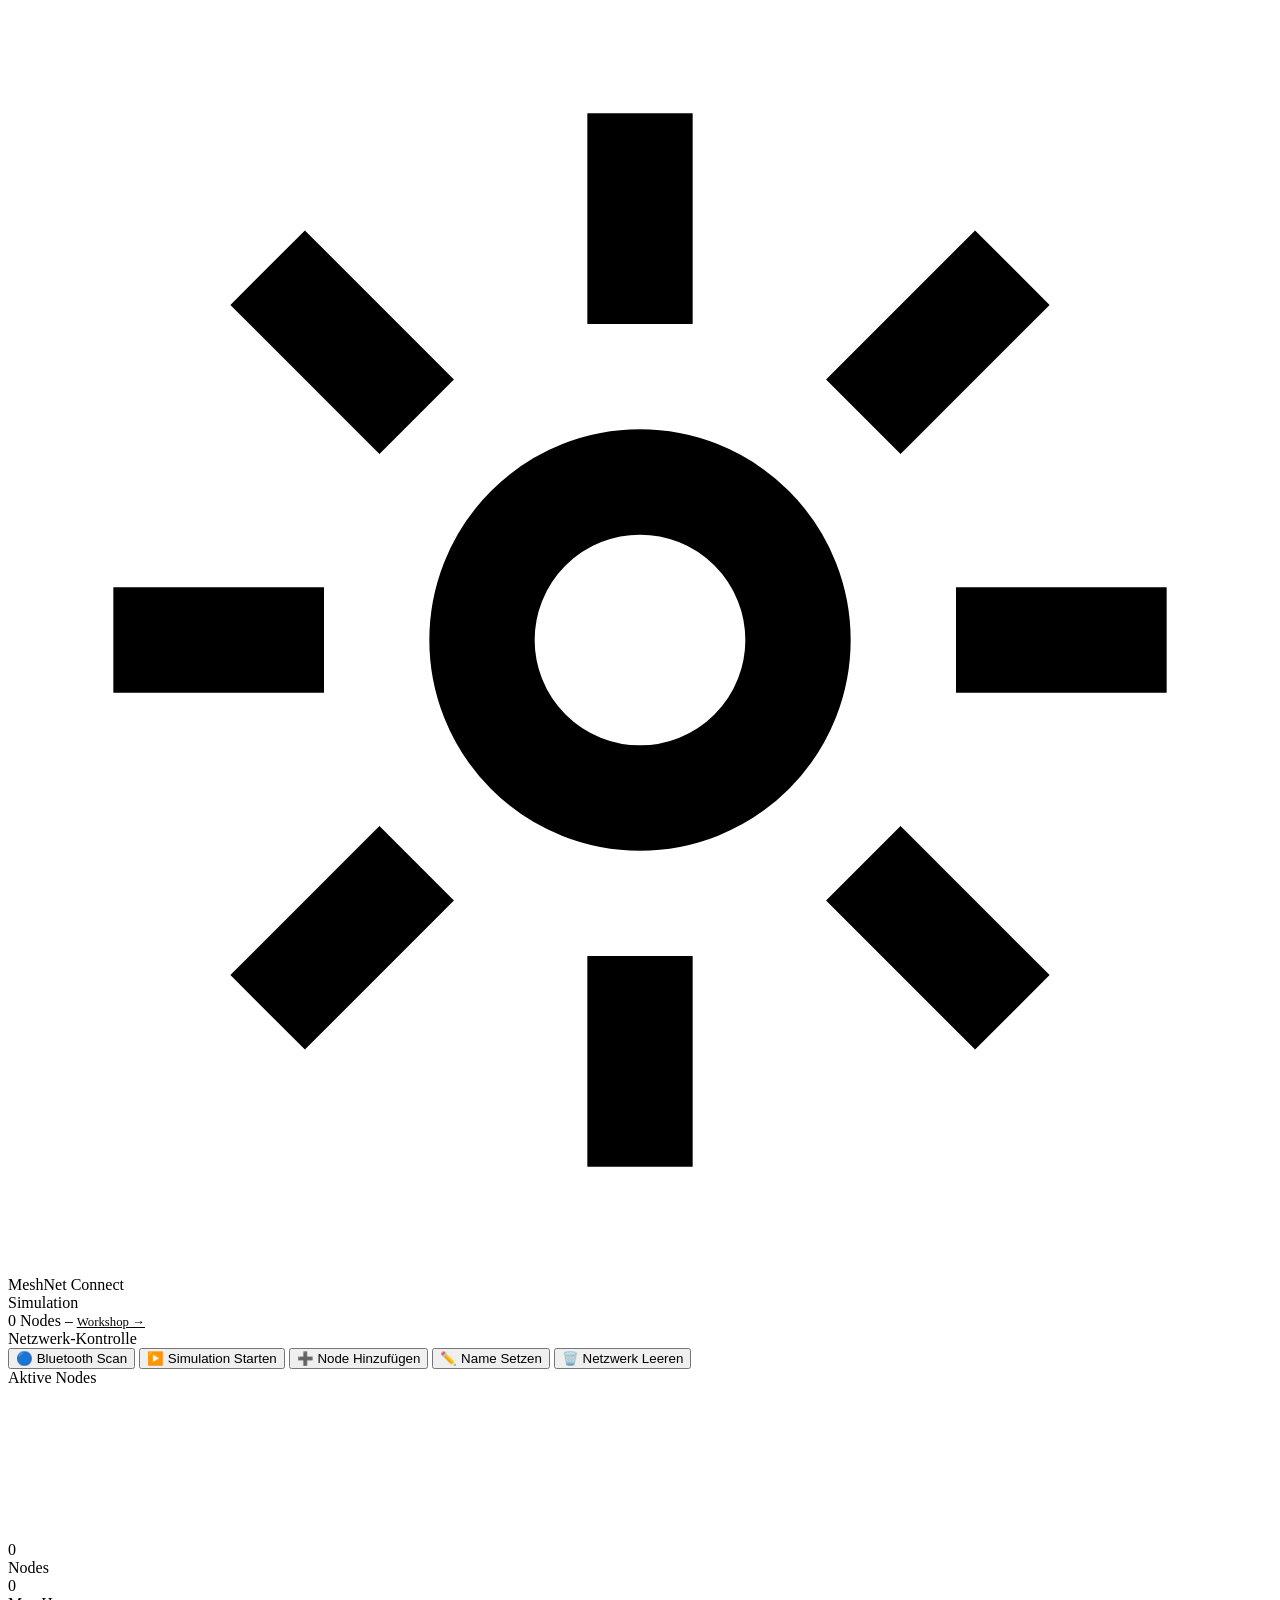
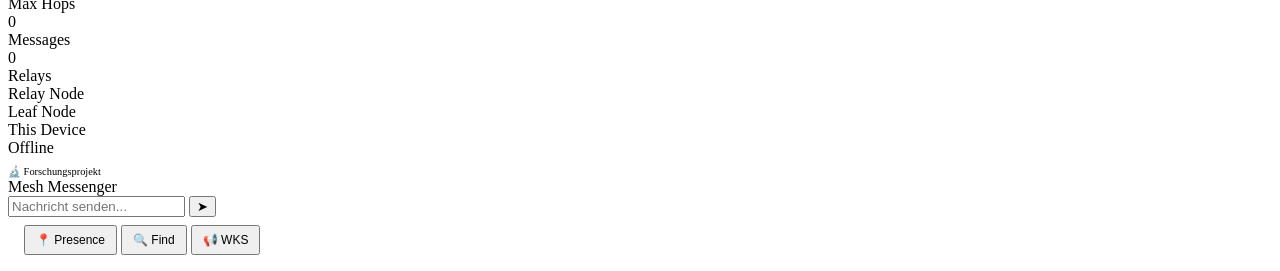
==== meshnet/index.html @ 3841eb59 "feat: implement client-side QR code generation and enhance Bluetooth status indicators - Replace ext" ====
<!DOCTYPE html>
<html lang="de">
<head>
    <meta charset="UTF-8">
    <meta name="viewport" content="width=device-width, initial-scale=1.0">
    <title>MeshNet Connect — Dezentrales Bluetooth Mesh</title>
    <link rel="stylesheet" href="css/main.css">
    <link rel="stylesheet" href="css/mesh.css">
    <link rel="manifest" href="manifest.json">
    <meta name="theme-color" content="#00d4aa">
    <link rel="icon" type="image/svg+xml" href="assets/icons/meshnet-192.svg">
</head>
<body>
    <div class="app">
        <header class="header">
            <div class="logo">
                <svg viewBox="0 0 24 24" fill="none" stroke="currentColor" stroke-width="2">
                    <circle cx="12" cy="12" r="3"/>
                    <path d="M12 2v4M12 18v4M2 12h4M18 12h4M4.93 4.93l2.83 2.83M16.24 16.24l2.83 2.83M4.93 19.07l2.83-2.83M16.24 7.76l2.83-2.83"/>
                </svg>
                MeshNet Connect
            </div>
            <div class="status-bar">
                <span id="netStatus">Simulation</span>
                <div class="status-dot" id="statusDot"></div>
                <span id="nodeCount">0 Nodes</span>
                <span id="myId" style="font-family:monospace;color:var(--accent)">—</span>
                <a href="info/workshop.html" style="color:var(--text2);font-size:0.8rem">Workshop →</a>
            </div>
        </header>

        <aside class="left-panel">
            <div class="panel-title">Netzwerk-Kontrolle</div>
            <div class="controls">
                <button class="btn btn-primary" id="btnScan" onclick="scanBluetooth()">
                    🔵 Bluetooth Scan
                </button>
                <button class="btn btn-secondary" id="btnSim" onclick="toggleSimulation()">
                    ▶️ Simulation Starten
                </button>
                <button class="btn btn-secondary" onclick="addRandomNode()">
                    ➕ Node Hinzufügen
                </button>
                <button class="btn btn-secondary" onclick="setNodeName()">
                    ✏️ Name Setzen
                </button>
                <button class="btn btn-secondary" onclick="clearNetwork()">
                    🗑️ Netzwerk Leeren
                </button>
            </div>
            <div class="panel-title">Aktive Nodes</div>
            <div class="node-list" id="nodeList"></div>
        </aside>

        <main class="main-area">
            <canvas id="meshCanvas"></canvas>
            <div class="overlay">
                <div class="overlay-row">
                    <div class="overlay-stat">
                        <div class="overlay-num" id="statNodes">0</div>
                        <div class="overlay-label">Nodes</div>
                    </div>
                    <div class="overlay-stat">
                        <div class="overlay-num" id="statHops">0</div>
                        <div class="overlay-label">Max Hops</div>
                    </div>
                    <div class="overlay-stat">
                        <div class="overlay-num" id="statMsgs">0</div>
                        <div class="overlay-label">Messages</div>
                    </div>
                    <div class="overlay-stat">
                        <div class="overlay-num" id="statRelays">0</div>
                        <div class="overlay-label">Relays</div>
                    </div>
                </div>
            </div>
            <div class="legend">
                <div class="legend-item"><div class="legend-dot" style="background:var(--accent)"></div> Relay Node</div>
                <div class="legend-item"><div class="legend-dot" style="background:var(--accent2)"></div> Leaf Node</div>
                <div class="legend-item"><div class="legend-dot" style="background:var(--success)"></div> This Device</div>
                <div class="legend-item"><div class="legend-dot" style="background:var(--text2)"></div> Offline</div>
                <div class="legend-item" style="margin-top:8px;font-size:0.65rem;color:var(--accent2)">🔬 Forschungsprojekt</div>
            </div>
        </main>

        <aside class="right-panel">
            <div class="panel-title">Mesh Messenger</div>
            <div class="chat-area">
                <div class="messages" id="messages"></div>
                <div class="msg-input-area">
                    <input type="text" class="msg-input" id="msgInput" placeholder="Nachricht senden..." maxlength="200">
                    <button class="btn btn-primary" onclick="sendMessage()">➤</button>
                </div>
                <div class="controls" style="padding:8px 16px;border-top:1px solid var(--border)">
                    <button class="btn btn-secondary" style="font-size:0.75rem;padding:6px 10px" onclick="sendPresence()">
                        📍 Presence
                    </button>
                    <button class="btn btn-secondary" style="font-size:0.75rem;padding:6px 10px" onclick="sendFind()">
                        🔍 Find
                    </button>
                    <button class="btn btn-secondary" style="font-size:0.75rem;padding:6px 10px" onclick="sendWorkshopAnnouncement()">
                        📢 WKS
                    </button>
                </div>
            </div>
        </aside>
    </div>

    <div class="toast-container" id="toasts"></div>

    <script src="js/meshnet.js"></script>
    <script src="js/canvas.js"></script>
    <script src="js/bluetooth.js"></script>
    <script src="js/routing.js"></script>
    <script src="js/ui.js"></script>
    <script src="js/qrcode.min.js"></script>
    <script>
        // Init
        setTimeout(() => {
            resize();
            checkBluetooth();
            initNetwork();
            initBluetoothStatus(); // Initialize Bluetooth status indicators
            toast('MeshNet bereit — dezentrales Bluetooth Mesh als Forschungsprojekt', 'info');
        }, 100);

        // PWA registration
        if ('serviceWorker' in navigator) {
            navigator.serviceWorker.register('./sw.js')
                .then(() => {})
                .catch(() => {});
        }
    </script>
</body>
</html>
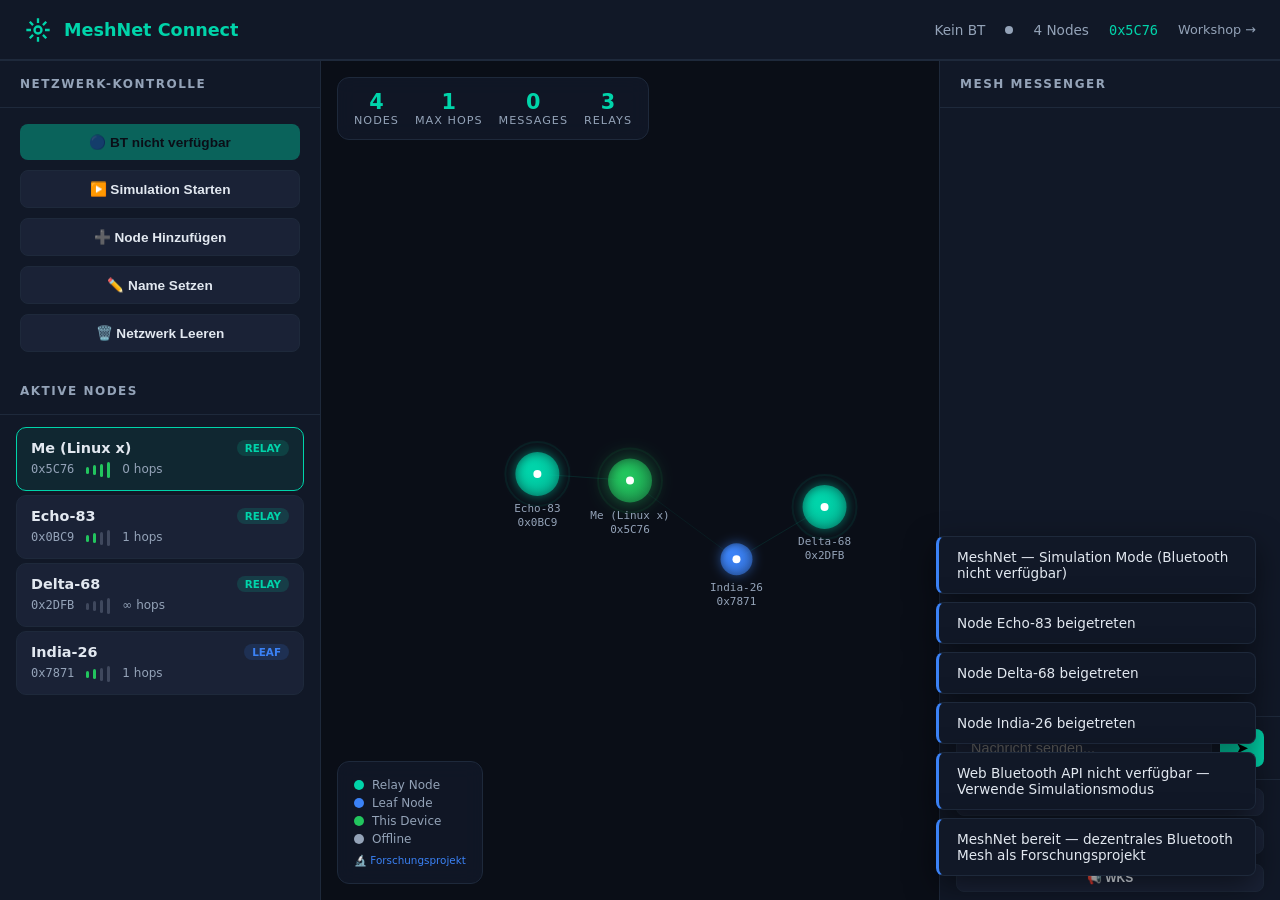
==== commit 15911520: "feat: implement PWA native app capabilities - add orientation, iOS meta tags, offline page, enhance " ====
--- a/meshnet/index.html
+++ b/meshnet/index.html
@@ -9,6 +9,13 @@
     <link rel="manifest" href="manifest.json">
     <meta name="theme-color" content="#00d4aa">
     <link rel="icon" type="image/svg+xml" href="assets/icons/meshnet-192.svg">
+    <!-- iOS specific meta tags for PWA -->
+    <meta name="apple-mobile-web-app-capable" content="yes">
+    <meta name="apple-mobile-web-app-status-bar-style" content="black-translucent">
+    <meta name="apple-mobile-web-app-title" content="MeshNet">
+    <link rel="apple-touch-icon" href="assets/icons/meshnet-180.svg" sizes="180x180">
+    <link rel="apple-touch-icon" href="assets/icons/meshnet-192.svg" sizes="192x192">
+    <link rel="apple-touch-icon" href="assets/icons/meshnet-512.svg" sizes="512x512">
 </head>
 <body>
     <div class="app">
--- a/meshnet/css/main.css
+++ b/meshnet/css/main.css
@@ -0,0 +1,36 @@
+/* === MeshNet Connect — Shared Styles === */
+
+:root {
+    --bg: #0a0e17;
+    --panel: #111827;
+    --panel2: #1a2236;
+    --panel3: #243047;
+    --accent: #00d4aa;
+    --accent2: #3b82f6;
+    --accent3: #10b981;
+    --text: #e2e8f0;
+    --text2: #94a3b8;
+    --danger: #ef4444;
+    --warning: #f59e0b;
+    --success: #22c55e;
+    --border: #1e293b;
+}
+
+* { margin: 0; padding: 0; box-sizing: border-box; }
+
+body {
+    font-family: 'Segoe UI', system-ui, sans-serif;
+    background: var(--bg);
+    color: var(--text);
+    min-height: 100vh;
+    overflow-x: hidden;
+}
+
+a { color: var(--accent); text-decoration: none; }
+a:hover { color: var(--accent3); }
+
+::selection { background: var(--accent); color: #000; }
+
+::-webkit-scrollbar { width: 6px; }
+::-webkit-scrollbar-track { background: transparent; }
+::-webkit-scrollbar-thumb { background: #334155; border-radius: 3px; }
--- a/meshnet/css/mesh.css
+++ b/meshnet/css/mesh.css
@@ -0,0 +1,329 @@
+/* === MeshNet Connect — Canvas & UI Styles === */
+
+/* === Layout === */
+.app {
+    display: grid;
+    grid-template-columns: 320px 1fr 340px;
+    grid-template-rows: 60px 1fr;
+    height: 100vh;
+    gap: 1px;
+    background: var(--border);
+}
+
+.header {
+    grid-column: 1 / -1;
+    background: var(--panel);
+    display: flex;
+    align-items: center;
+    justify-content: space-between;
+    padding: 0 24px;
+    border-bottom: 1px solid var(--border);
+}
+
+.left-panel, .right-panel {
+    background: var(--panel);
+    display: flex;
+    flex-direction: column;
+    overflow: hidden;
+}
+
+.main-area {
+    background: var(--bg);
+    position: relative;
+    overflow: hidden;
+}
+
+/* === Header === */
+.logo {
+    display: flex;
+    align-items: center;
+    gap: 12px;
+    font-weight: 700;
+    font-size: 1.1rem;
+    color: var(--accent);
+}
+
+.logo svg { width: 28px; height: 28px; }
+
+.status-bar {
+    display: flex;
+    align-items: center;
+    gap: 20px;
+    font-size: 0.85rem;
+    color: var(--text2);
+}
+
+.status-dot {
+    width: 8px; height: 8px;
+    border-radius: 50%;
+    background: var(--text2);
+    position: relative;
+}
+
+.status-dot.active { background: var(--success); box-shadow: 0 0 8px var(--success); }
+.status-dot.relay { background: var(--accent); box-shadow: 0 0 8px var(--accent); }
+
+/* === Panels === */
+.panel-title {
+    padding: 16px 20px;
+    font-size: 0.75rem;
+    text-transform: uppercase;
+    letter-spacing: 1.5px;
+    color: var(--text2);
+    border-bottom: 1px solid var(--border);
+    font-weight: 600;
+}
+
+.controls {
+    padding: 16px 20px;
+    display: flex;
+    flex-direction: column;
+    gap: 10px;
+}
+
+/* === Buttons === */
+.btn {
+    padding: 10px 16px;
+    border: none;
+    border-radius: 8px;
+    font-size: 0.85rem;
+    font-weight: 600;
+    cursor: pointer;
+    transition: all 0.2s ease;
+    display: flex;
+    align-items: center;
+    justify-content: center;
+    gap: 8px;
+}
+
+.btn-primary {
+    background: var(--accent);
+    color: #000;
+}
+.btn-primary:hover { background: #00b894; transform: translateY(-1px); box-shadow: 0 4px 12px rgba(0,212,170,0.3); }
+
+.btn-secondary {
+    background: var(--panel2);
+    color: var(--text);
+    border: 1px solid var(--border);
+}
+.btn-secondary:hover { background: var(--panel3); border-color: var(--accent); }
+
+.btn-danger {
+    background: rgba(239,68,68,0.15);
+    color: var(--danger);
+    border: 1px solid rgba(239,68,68,0.3);
+}
+.btn-danger:hover { background: rgba(239,68,68,0.25); border-color: var(--danger); }
+
+.btn:disabled { opacity: 0.4; cursor: not-allowed; transform: none !important; }
+
+/* === Node List === */
+.node-list {
+    flex: 1;
+    overflow-y: auto;
+    padding: 8px;
+}
+
+.node-item {
+    padding: 12px 14px;
+    margin: 4px 8px;
+    background: var(--panel2);
+    border-radius: 10px;
+    border: 1px solid var(--border);
+    cursor: pointer;
+    transition: all 0.2s ease;
+    position: relative;
+}
+.node-item:hover { border-color: var(--accent); background: #1a2d3d; }
+.node-item.active { border-color: var(--accent); background: rgba(0,212,170,0.08); }
+.node-item.offline { opacity: 0.4; transition: opacity 0.3s ease; }
+
+.node-header {
+    display: flex;
+    align-items: center;
+    justify-content: space-between;
+    margin-bottom: 6px;
+}
+.node-name { font-weight: 600; font-size: 0.9rem; }
+
+.node-badge {
+    font-size: 0.65rem;
+    padding: 2px 8px;
+    border-radius: 20px;
+    font-weight: 700;
+    text-transform: uppercase;
+}
+.badge-relay { background: rgba(0,212,170,0.15); color: var(--accent); }
+.badge-leaf { background: rgba(59,130,246,0.15); color: var(--accent2); }
+.badge-offline { background: rgba(148,163,184,0.15); color: var(--text2); }
+
+.node-meta {
+    font-size: 0.75rem;
+    color: var(--text2);
+    display: flex;
+    gap: 12px;
+}
+
+.node-signal {
+    display: flex;
+    align-items: center;
+    gap: 4px;
+}
+.signal-bar {
+    width: 3px;
+    background: var(--text2);
+    border-radius: 2px;
+    opacity: 0.3;
+}
+.signal-bar.on { opacity: 1; background: var(--success); }
+
+/* === Chat === */
+.chat-area {
+    flex: 1;
+    display: flex;
+    flex-direction: column;
+    overflow: hidden;
+}
+
+.messages {
+    flex: 1;
+    overflow-y: auto;
+    padding: 16px;
+    display: flex;
+    flex-direction: column;
+    gap: 10px;
+}
+
+.msg {
+    max-width: 85%;
+    padding: 10px 14px;
+    border-radius: 14px;
+    font-size: 0.85rem;
+    line-height: 1.5;
+    position: relative;
+    animation: msgIn 0.3s ease;
+}
+@keyframes msgIn {
+    from { opacity: 0; transform: translateY(10px); }
+    to { opacity: 1; transform: translateY(0); }
+}
+.msg-own {
+    align-self: flex-end;
+    background: var(--accent);
+    color: #000;
+    border-bottom-right-radius: 4px;
+}
+.msg-peer {
+    align-self: flex-start;
+    background: var(--panel2);
+    border: 1px solid var(--border);
+    border-bottom-left-radius: 4px;
+}
+.msg-meta {
+    font-size: 0.7rem;
+    opacity: 0.7;
+    margin-top: 4px;
+    display: flex;
+    gap: 8px;
+}
+.msg-route { color: var(--accent); font-family: monospace; }
+.msg-type { color: var(--accent2); font-size: 0.65rem; font-weight: 600; }
+
+.msg-input-area {
+    padding: 12px 16px;
+    border-top: 1px solid var(--border);
+    display: flex;
+    gap: 8px;
+}
+.msg-input {
+    flex: 1;
+    background: var(--panel2);
+    border: 1px solid var(--border);
+    border-radius: 10px;
+    padding: 10px 14px;
+    color: var(--text);
+    font-size: 0.9rem;
+    outline: none;
+}
+.msg-input:focus { border-color: var(--accent); }
+
+/* === Canvas === */
+#meshCanvas {
+    width: 100%;
+    height: 100%;
+    cursor: grab;
+}
+#meshCanvas:active { cursor: grabbing; }
+
+/* === Overlays === */
+.overlay {
+    position: absolute;
+    top: 16px; left: 16px;
+    background: rgba(17,24,39,0.9);
+    backdrop-filter: blur(10px);
+    padding: 12px 16px;
+    border-radius: 12px;
+    border: 1px solid var(--border);
+    font-size: 0.8rem;
+    color: var(--text2);
+    pointer-events: none;
+    z-index: 10;
+}
+.overlay-row { display: flex; gap: 16px; }
+.overlay-stat { text-align: center; }
+.overlay-num { font-size: 1.3rem; font-weight: 700; color: var(--accent); }
+.overlay-label { font-size: 0.7rem; text-transform: uppercase; letter-spacing: 1px; }
+
+.legend {
+    position: absolute;
+    bottom: 16px; left: 16px;
+    background: rgba(17,24,39,0.9);
+    backdrop-filter: blur(10px);
+    padding: 12px 16px;
+    border-radius: 12px;
+    border: 1px solid var(--border);
+    font-size: 0.75rem;
+    color: var(--text2);
+    z-index: 10;
+}
+.legend-item { display: flex; align-items: center; gap: 8px; margin: 4px 0; }
+.legend-dot { width: 10px; height: 10px; border-radius: 50%; }
+
+/* === Toasts === */
+.toast-container {
+    position: fixed;
+    bottom: 24px; right: 24px;
+    display: flex;
+    flex-direction: column;
+    gap: 8px;
+    z-index: 1000;
+}
+.toast {
+    background: var(--panel);
+    border: 1px solid var(--border);
+    border-left: 3px solid var(--accent);
+    padding: 12px 18px;
+    border-radius: 8px;
+    font-size: 0.85rem;
+    animation: toastIn 0.3s ease;
+    max-width: 320px;
+    box-shadow: 0 10px 30px rgba(0,0,0,0.5);
+}
+.toast.error { border-left-color: var(--danger); }
+.toast.warn { border-left-color: var(--warning); }
+.toast.info { border-left-color: var(--accent2); }
+.toast.success { border-left-color: var(--success); }
+@keyframes toastIn {
+    from { transform: translateX(100%); opacity: 0; }
+    to { transform: translateX(0); opacity: 1; }
+}
+
+/* === Responsive === */
+@media (max-width: 1100px) {
+    .app { grid-template-columns: 260px 1fr 300px; }
+}
+@media (max-width: 900px) {
+    .app { grid-template-columns: 1fr; grid-template-rows: 60px auto 1fr auto; }
+    .left-panel, .right-panel { max-height: 300px; }
+}
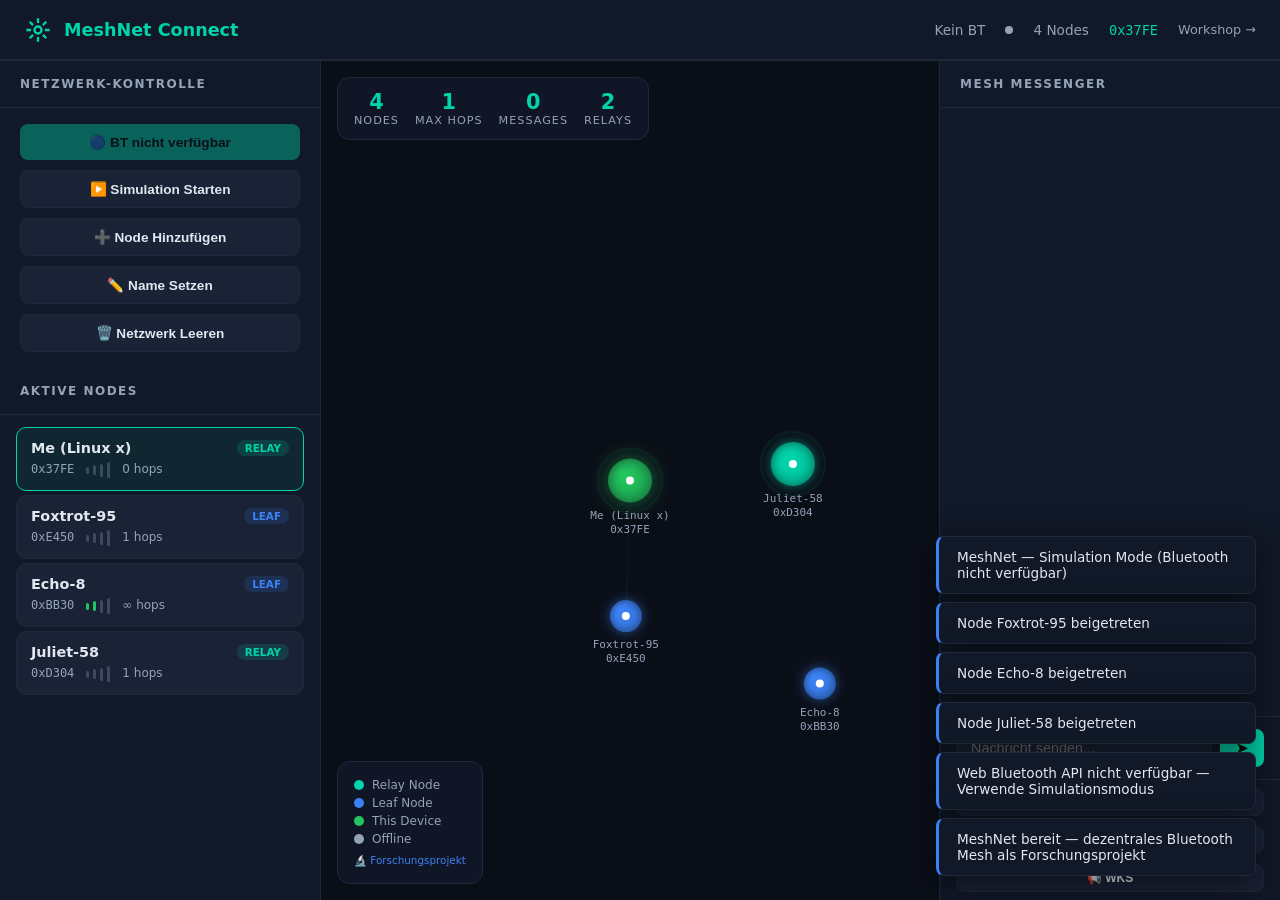
==== commit f50b9c14: "feat: add custom install prompt for PWA; update README with live demo link and deployment info" ====
--- a/meshnet/index.html
+++ b/meshnet/index.html
@@ -137,6 +137,45 @@
                 .then(() => {})
                 .catch(() => {});
         }
+
+        // PWA installation prompt handling
+        let deferredPrompt;
+        const installButton = document.createElement('button');
+        installButton.textContent = 'Installieren';
+        installButton.className = 'btn btn-primary';
+        installButton.style.position = 'fixed';
+        installButton.style.bottom = '20px';
+        installButton.style.left = '20px';
+        installButton.style.zIndex = '1000';
+        installButton.style.display = 'none';
+        installButton.addEventListener('click', async () => {
+            installButton.style.display = 'none';
+            if (deferredPrompt) {
+                deferredPrompt.prompt();
+                const { outcome } = await deferredPrompt.userChoice;
+                if (outcome === 'accepted') {
+                    toast('App erfolgreich installiert', 'success');
+                }
+                deferredPrompt = null;
+            }
+        });
+        document.body.appendChild(installButton);
+
+        window.addEventListener('beforeinstallprompt', (e) => {
+            // Prevent Chrome 67 and earlier from automatically showing the prompt
+            e.preventDefault();
+            // Stash the event so it can be triggered later.
+            deferredPrompt = e;
+            // Update UI to show the install button
+            installButton.style.display = 'block';
+            toast('App kann installiert werden — klicke auf den Installieren-Button', 'info');
+        });
+
+        window.addEventListener('appinstalled', (e) => {
+            toast('App wurde installiert', 'success');
+            deferredPrompt = null;
+            installButton.style.display = 'none';
+        });
     </script>
 </body>
 </html>
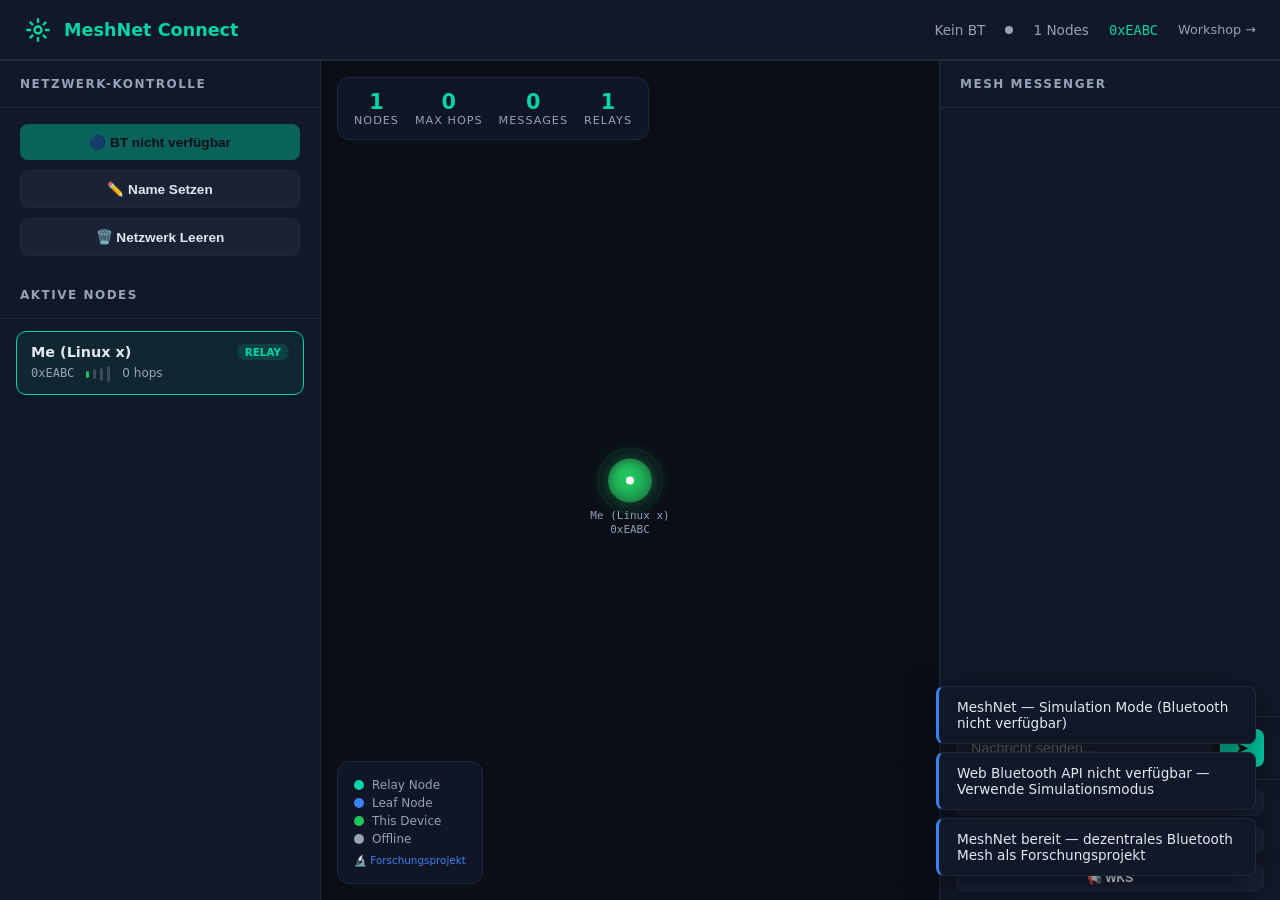
==== commit af28202c: "feat: remove all simulation and mock data; implement real-device-only Web Bluetooth experience with " ====
--- a/meshnet/index.html
+++ b/meshnet/index.html
@@ -41,12 +41,6 @@
             <div class="controls">
                 <button class="btn btn-primary" id="btnScan" onclick="scanBluetooth()">
                     🔵 Bluetooth Scan
-                </button>
-                <button class="btn btn-secondary" id="btnSim" onclick="toggleSimulation()">
-                    ▶️ Simulation Starten
-                </button>
-                <button class="btn btn-secondary" onclick="addRandomNode()">
-                    ➕ Node Hinzufügen
                 </button>
                 <button class="btn btn-secondary" onclick="setNodeName()">
                     ✏️ Name Setzen
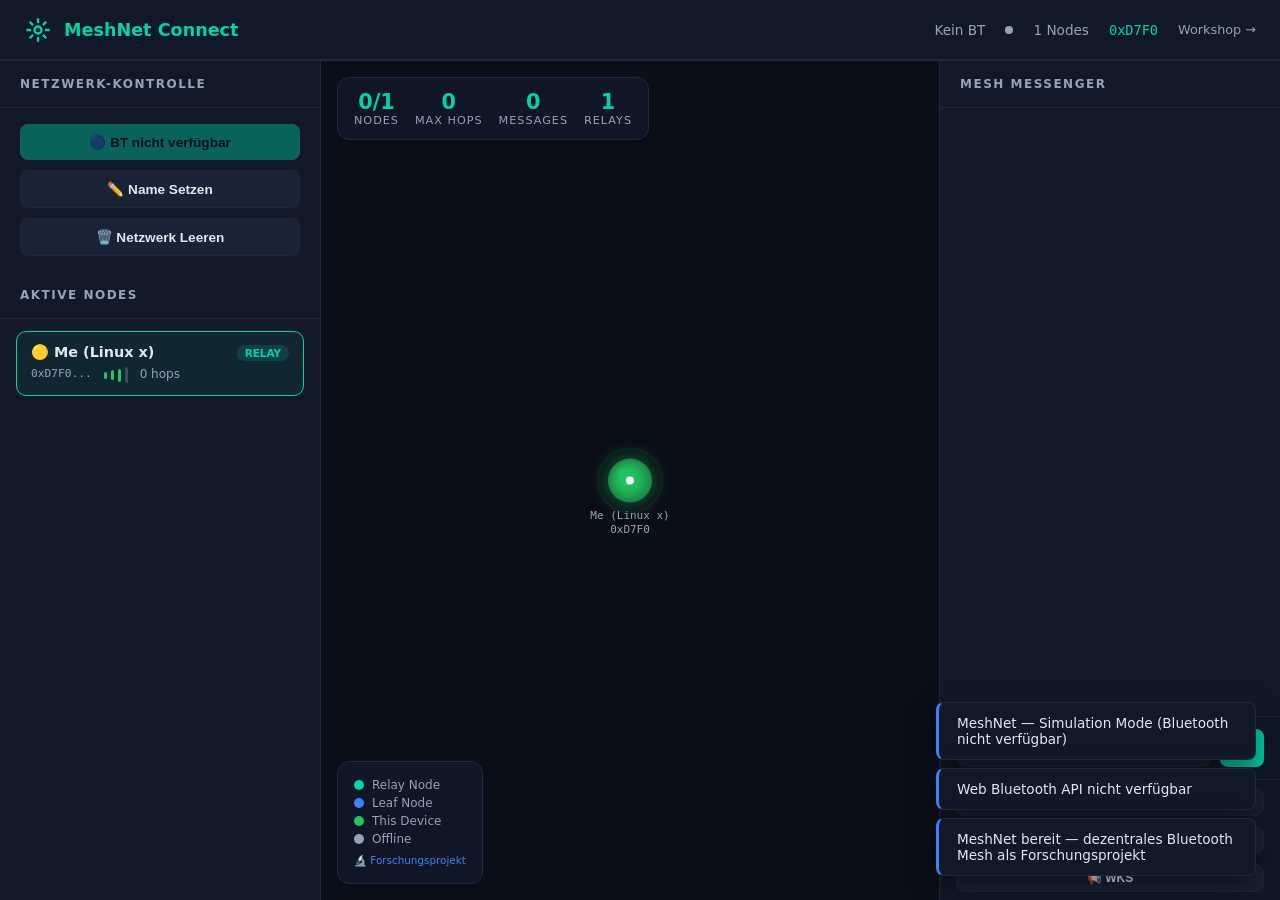
==== commit 126e2eb4: "feat: implement real Bluetooth transport layer for POC - Add custom Mesh Service UUID for data trans" ====
--- a/meshnet/index.html
+++ b/meshnet/index.html
@@ -115,6 +115,10 @@
     <script src="js/routing.js"></script>
     <script src="js/ui.js"></script>
     <script src="js/qrcode.min.js"></script>
+    <!-- Transport layers -->
+    <script src="js/transport-simulation.js"></script>
+    <script src="js/transport-real.js"></script>
+    <script src="js/transport-bridge.js"></script>
     <script>
         // Init
         setTimeout(() => {
